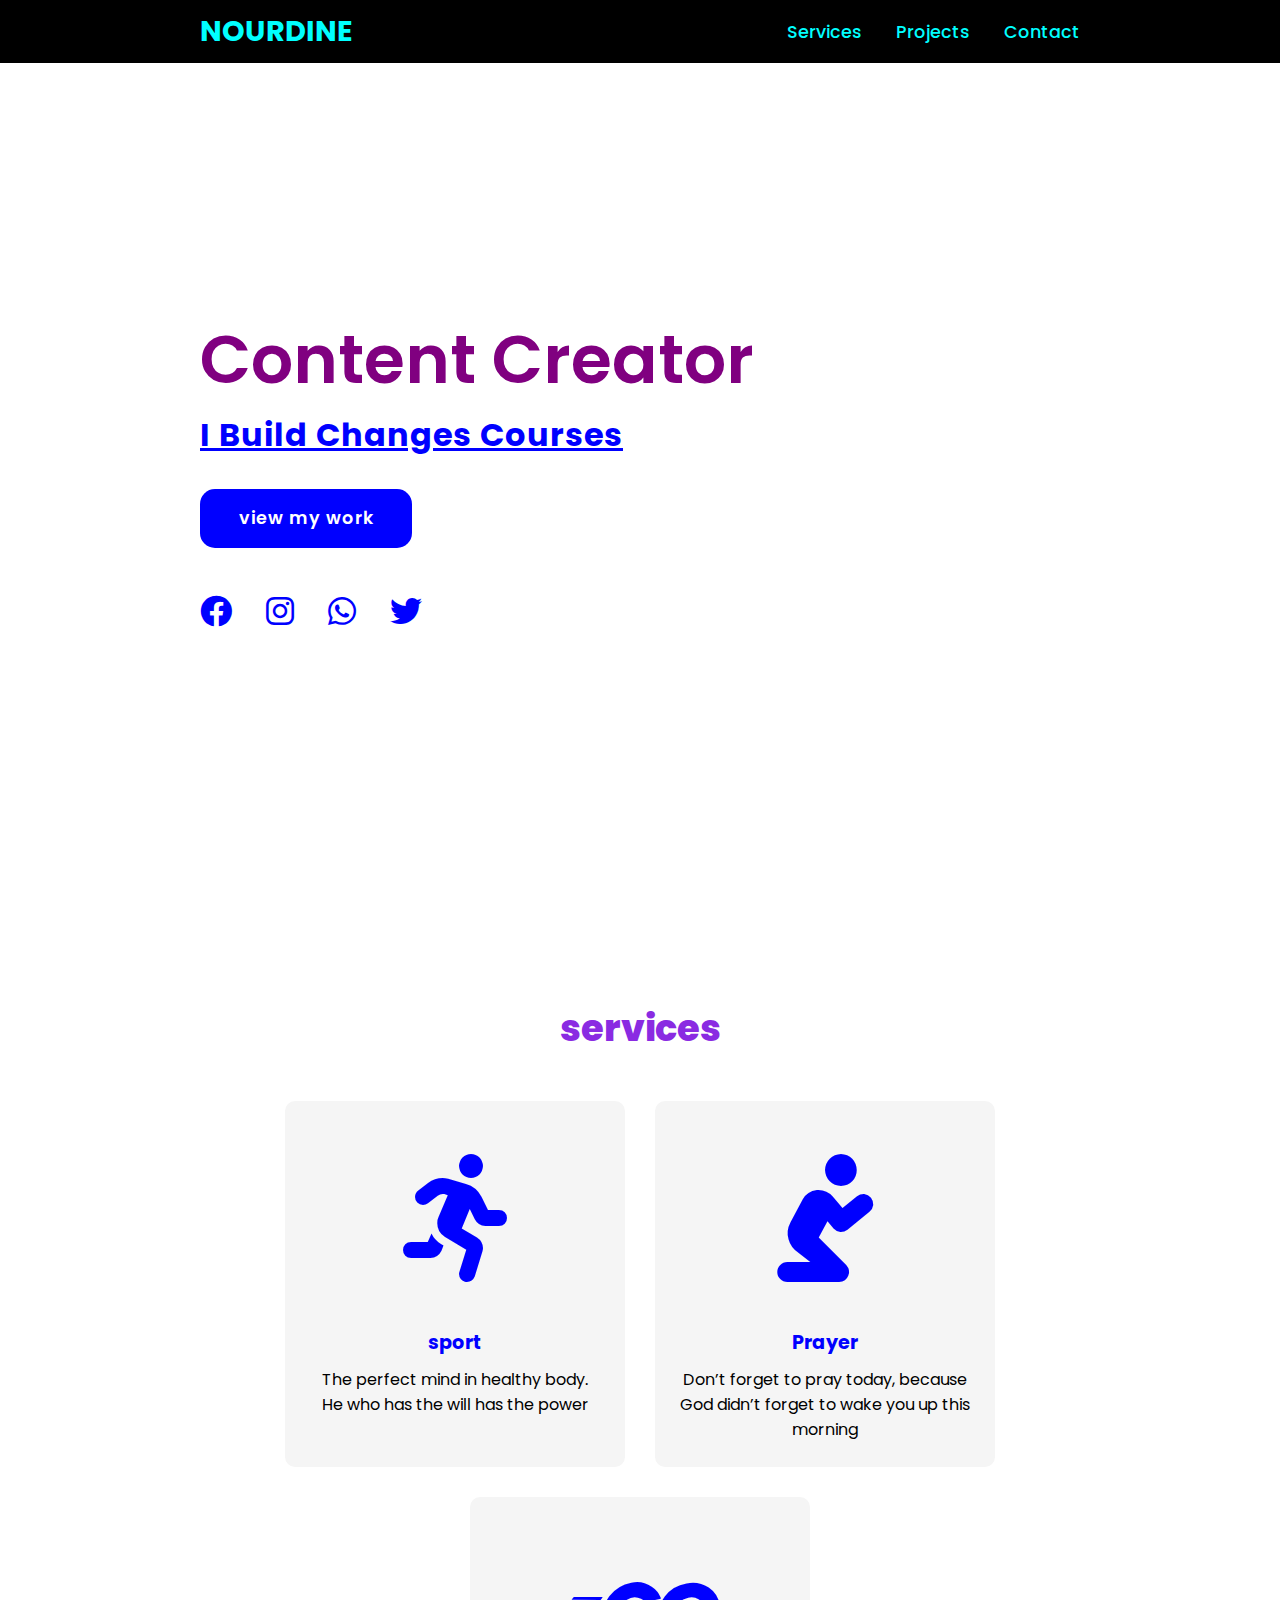
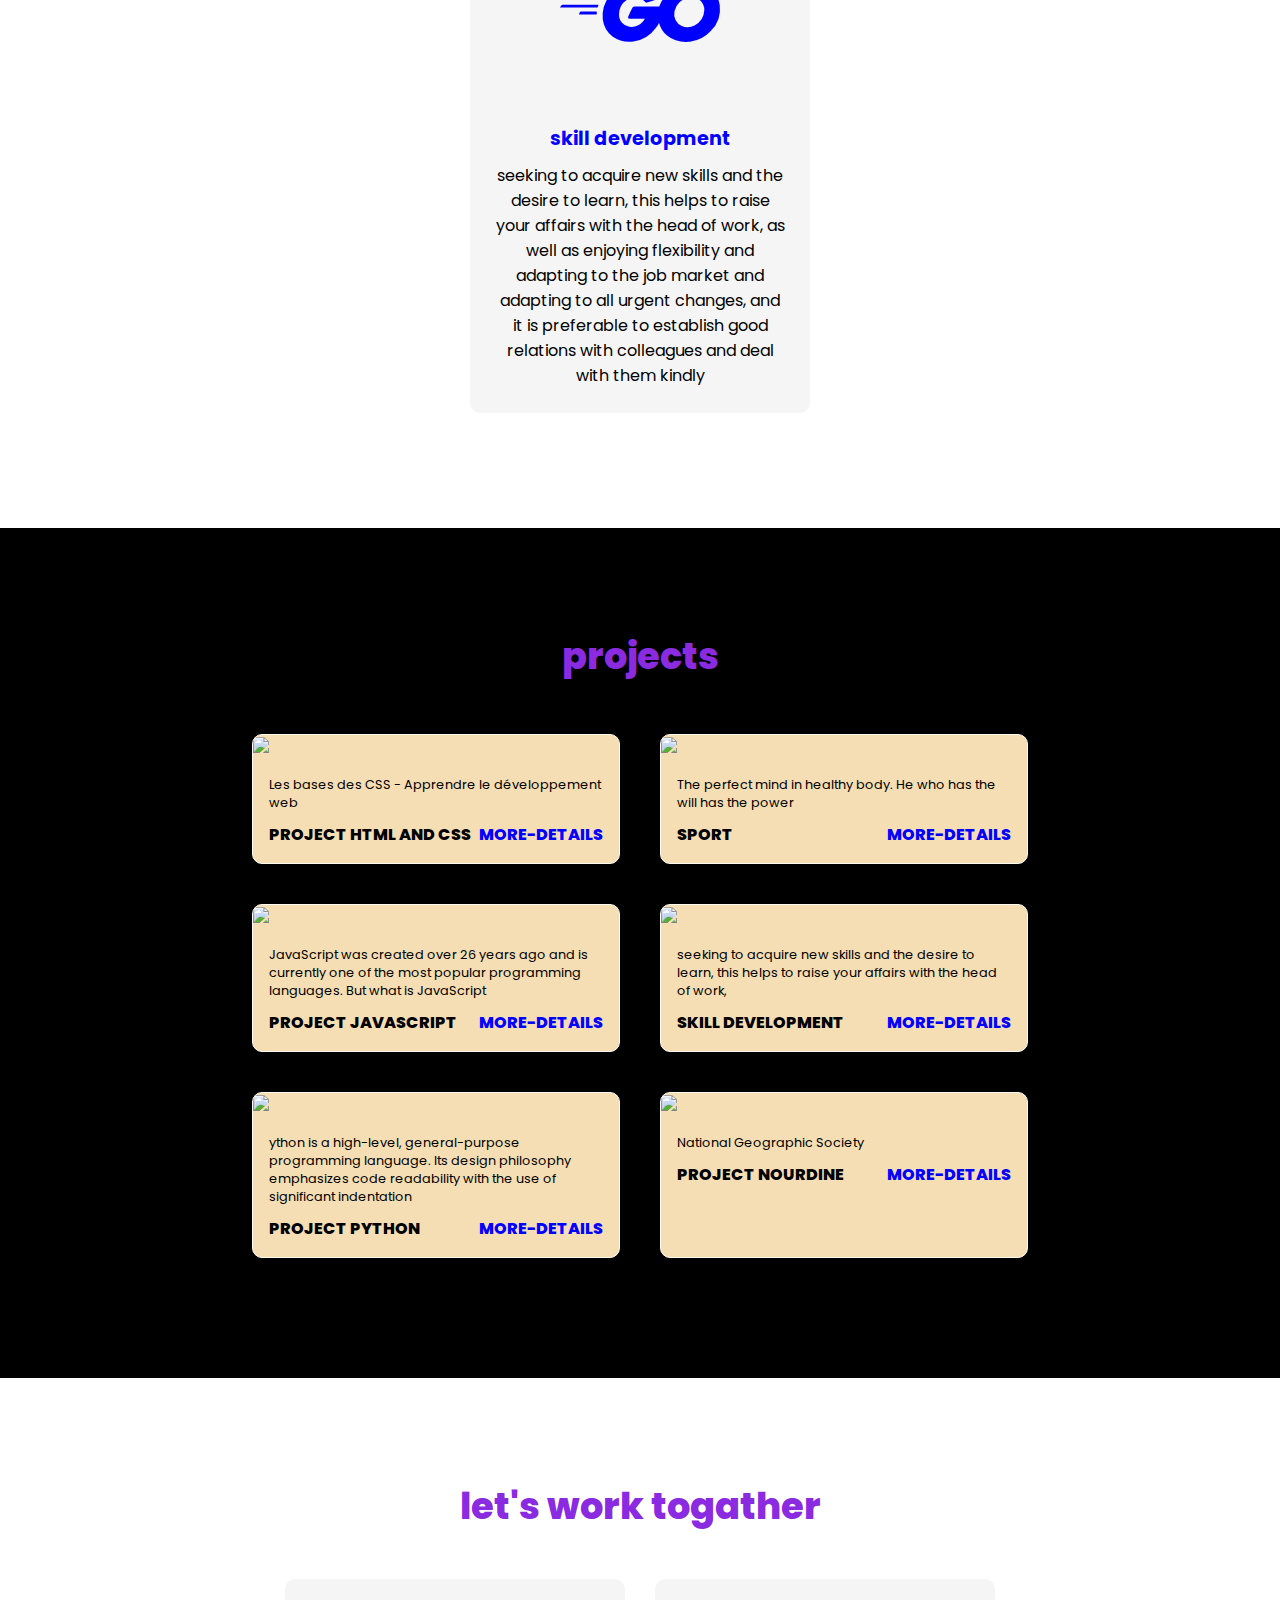
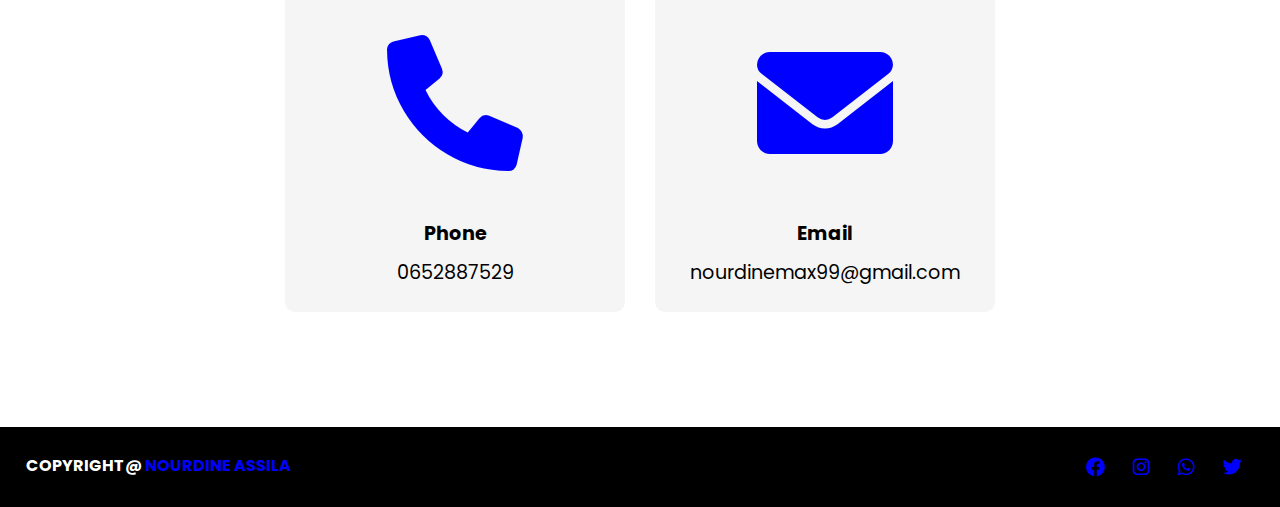
==== index.html @ 2d7d5096 "Add files via upload" ====
<!DOCTYPE html>
<html lang="en">
<head>
    <meta charset="UTF-8">
    <meta http-equiv="X-UA-Compatible" content="IE=edge">
    <meta name="viewport" content="width=device-width, initial-scale=1.0">
    <link rel="stylesheet" href="https://cdnjs.cloudflare.com/ajax/libs/font-awesome/6.0.0/css/all.min.css">
    <link rel="stylesheet" href="style.css">
    <title>nourdine </title>
</head>
<body>
    
    <header>
        <a href="#" class="logo">nourdine</a>
        <nav class="navigation ">
            <a href="#services">Services</a>
            <a href="#projects">Projects</a>
            <a href="#contact">Contact</a>
        </nav>

    </header>


    <section class="main">
        <div>
            <h2>hello I'm nourdine <br><span>content creator</span> </h2>
            <h3>i build changes courses </h3>
            <a href="projects" class="main-btn" id="project">view my work  </a> 
            <div class="social-icons">
                <a href="#"><i class="fa-brands fa-facebook"></i></a>
                <a href="#"><i class="fa-brands fa-instagram"></i></a>
                <a href="#"><i class="fa-brands fa-whatsapp"></i></a>
                <a href="#"><i class="fa-brands fa-twitter"></i></a>
                                 
            </div>
        </div>
      
    </section>

    <section class="cards" id="services">
        <h2 class="title">services</h2>
        <div class="content">
            <div class="card">
                <div class="icon">
                    <i class="fa-solid fa-person-running"></i>
                </div>
                <div class="info">
                    <h3>sport</h3>
                    <p>The perfect mind in healthy body. He who has the will has the power</p>
                </div>
            </div>
            <div class="card">
                <div class="icon">
                    <i class="fa-solid fa-person-praying"></i>
                </div>
                <div class="info">
                    <h3>Prayer</h3> 
                    <p>Don’t forget to pray today, because God didn’t forget to wake you up this morning</p>
                </div>
            </div>
            <div class="card">
                <div class="icon">
                    <i class="fa-brands fa-golang"></i>
                </div>
                <div class="info">
                    <h3>skill development</h3>
                    <p>seeking to acquire new skills and the desire to learn, this helps to raise your affairs with the head of work, as well as enjoying flexibility and adapting to the job market and adapting to all urgent changes, and it is preferable to establish good relations with colleagues and deal with them kindly</p>
                    
                    
                </div>
            </div>
        </div>

    </section>
    <section class="projects" id="projects">
        <h2 class="title">projects </h2>
        <div class="content">
            <div class="project-card">
                <div class="project-image">
                    <img src="imagas/pro1.jpeg"/>
                </div>
                <div class="project-info">
                    <p class="project-category">Les bases des CSS - Apprendre le développement web </p>
                    <strong class="project-title">
                        <span>project html and css</span>
                        <a href="#" class="more-details">more-details</a>
                    </strong>
                </div>
            </div>
            <div class="project-card">
                <div class="project-image">
                    <img src="imagas/pro2.png"/>
                </div>
                <div class="project-info">
                    <p class="project-category">The perfect mind in healthy body. He who has the will has the power</p>
                    <strong class="project-title">
                        <span>sport</span>
                        <a href="#" class="more-details">more-details</a>
                    </strong>
                </div>
            </div>
            <div class="project-card">
                <div class="project-image">
                    <img src="imagas/pro3.jpg"/>
                </div>
                <div class="project-info">
                    <p class="project-category">JavaScript was created over 26 years ago and is currently one of the most popular programming languages. But what is JavaScript</p>
                    <strong class="project-title">
                        <span>project JavaScript</span>
                        <a href="#" class="more-details">more-details</a>
                    </strong>
                </div>
            </div>
            <div class="project-card">
                <div class="project-image">
                    <img src="imagas/pro4.jpg"/>
                </div>
                <div class="project-info">
                    <p class="project-category">seeking to acquire new skills and the desire to learn, this helps to raise your affairs with the head of work, </p>
                    <strong class="project-title">
                        <span>skill development</span>
                        <a href="#" class="more-details">more-details</a>
                    </strong>
                </div>
            </div>
            <div class="project-card">
                <div class="project-image">
                    <img src="imagas/pro5.jpg"/>
                </div>
                <div class="project-info">
                    <p class="project-category">ython is a high-level, general-purpose programming language. Its design philosophy emphasizes code readability with the use of significant indentation</p>
                    <strong class="project-title">
                        <span>project python</span>
                        <a href="#" class="more-details">more-details</a>
                    </strong>
                </div>
            </div>
            <div class="project-card">
                <div class="project-image">
                    <img src="imagas/pro6.jpg"/>
                 </div>
                <div class="project-info">
                    <p class="project-category">National Geographic Society</p>
                    <strong class="project-title">
                        <span>project nourdine</span>
                        <a href="#" class="more-details">more-details</a>
                    </strong>
                </div>
            </div>
        </div>
    </section>

    <section  class="cards contact" id="contact">
        <h2 class="title">let's work togather</h2>
        <div class="content">
            <div class="card">
                <div class="icon">
                    <i class="fa-solid fa-phone"></i>
                </div>
                <div class="info">
                    <h3>Phone</h3>
                    <p>0652887529</p>
                </div>
            </div>
            <div class="card">
                <div class="icon">
                    <i class="fa-solid fa-envelope"></i>
                </div>
                <div class="info">
                    <h3>Email</h3> 
                    <p>nourdinemax99@gmail.com</p>
                </div>
            </div>
        <div>

    </section>
    <footer class="footer">
        <p class="footer-title">copyright@ <span>nourdine assila</span></p>
        <div class="social-icons">
            <a href="#"><i class="fa-brands fa-facebook"></i></a>
            <a href="#"><i class="fa-brands fa-instagram"></i></a>
            <a href="#"><i class="fa-brands fa-whatsapp"></i></a>
            <a href="#"><i class="fa-brands fa-twitter"></i></a>
                             
        </div>

    </footer>

</body>
</html>
---- style.css ----
@import url('https://fonts.googleapis.com/css2?family=Poppins:ital,wght@0,100;0,200;0,300;0,400;0,500;0,600;0,700;0,800;0,900;1,100;1,200;1,300;1,400;1,500;1,600;1,700;1,800;1,900&display=swap');

*{
    font-family: 'Poppins', sans-serif;
    margin: 0;
    padding: 0;
    box-sizing: border-box;
    scroll-behavior: smooth;

}

header{

background-color: black ; 
width: 100%;
z-index: 999;
display: flex;
position: fixed;
justify-content: space-between;
align-items: center;
padding: 10px 200px;
}



.logo{
text-decoration: none;
color: aqua;
text-transform: uppercase;
font-weight: 700;
font-size: 1.8em;
}
.navigation a{
    color: aqua;
    text-decoration: none;
    font-weight: 500;
    font-size: 1.1em;
    padding-left: 30px;
}
.navigation a:hover{
    color: blue;
}
section{
  padding: 100px 200px;
}
.main{
width: 100%;
min-height: 100vh;
display: flex;
align-items: center;
background: url(imagas/ana2.jpg) no-repeat ;
background-size: cover;
background-position: center ;
background-attachment: fixed;
}
.main h2{
    color: white;
    font-size: 1.4em;
    font-weight: 500;
}
.main h2 span {

display: inline-block;
margin-top: 10px;
color:purple; 
font-size: 3em;
font-weight: 600;
text-transform: capitalize;
}
.main h3 {
    color: blue;
    font-size: 2em;
    font-weight: 700;
    text-transform: capitalize;
    text-decoration: underline;
    letter-spacing: 1px;
    margin-bottom: 30px;
}
.main-btn {

color: white;
background-color: blue;
text-decoration: none;
font-size: 1.1em;
font-weight: 600;
display: inline-block;
padding: 0.9375em 2.1875em;
letter-spacing: 1px;
border-radius: 15px;
margin-bottom: 40px;
transition: 0.7s ease;
}
.main-btn:hover{
    background-color: purple;
    transform: scale(1,1);
}
.social-icons a {
    color: blue;
    font-size: 2em; 
    padding-right: 30px;
}
.title {
    display: flex;
    justify-content: center;
    color: blueviolet;
    font-size: 2.3em;
    font-weight: 800;
    margin-bottom:30px ;


}
.content{
    display: flex;
    justify-content: center;
    flex-direction: row;
    flex-wrap: wrap;
}
.card {
   background-color: whitesmoke;
   width: 21.25em;
   box-shadow: 0 5px 25px rgba(1 1 1 15%);
   border-radius: 10px;
   padding: 25px; 
   margin: 15px;
   transition: 0.7s ease;
      }
.card:hover {
 transform: scale(1,1);

}

.icon {
    color: blue;
    font-size:  8em;
    text-align: center;
    }
.info{
    text-align: center;
}

.info h3{
    color: blue;
    font-size: 1.2em;
    font-weight: 700;
    margin: 10px;

}
.projects{
    background-color: black;
}
.projects .content{
    margin-top: 30px;
}
.project-card{
    background-color: wheat;
    border: 1px solid floralwhite;
    min-width: 14em;
    width: 23em;
    overflow: hidden;
    border-radius: 10px;
    margin: 20px;
    transition: 0.7 ease;
}
.project-card:hover   {
    transform: scale(1.1);
}
.project-card:hover .project-image{
    opacity: 0.9;
}
.project-image img{
    width: 100%;
}
.project-info{
    padding: 1em;
}
.project-category{
    font-size: 0.8em;
    color: black;
}
.project-title {
    display: flex;
    justify-content: space-between; 
    text-transform: uppercase;
    font-weight: 800;
    margin-top: 10px;
}
.more-details{
    text-decoration: none;
    color: blue;
}
.more-details:hover{
    color: blueviolet;

}

.contact .icon{
    font-size: 8.5em;
}
    
.contact .info  h3{
    color: black;
}
.contact .info p {
    font-size: 1.2em;
}
footer{
    background-color: black;
    color: white;
    display: flex;
    justify-content: space-between;
    padding: 1.6em;
}

.footer-title{
    font-size: 1.2;
    font-weight: 700;
    text-transform: uppercase;
}
.footer-title span{
    color: blue;
}
.footer .social-icons a{
    font-size: 1.2em;
    padding: 0 12px ;
}


@media (max-width:1023px){
    header{
        padding: 12px 20px;
    }

    .navigation a {
        padding-left: 10px;
    }
    .title{
        font-size: 1.8em;
    }
    section{
        padding: 80px 20px;
    }
    .main-content h3{
        font-size: 1.6em;
    }
    .content{
        flex-direction: column;
        align-items: center;
    }

}
@media (max-width:600px){

    body{
        font-size: 12px;
    }

    .main-content h2{
        font-size: 0.8em;
    }

    .main-content h3{
        font-size: 1.4em;
    }

}
@media (max-width:300px){
    body{
        font-size: 10px;
    }
}
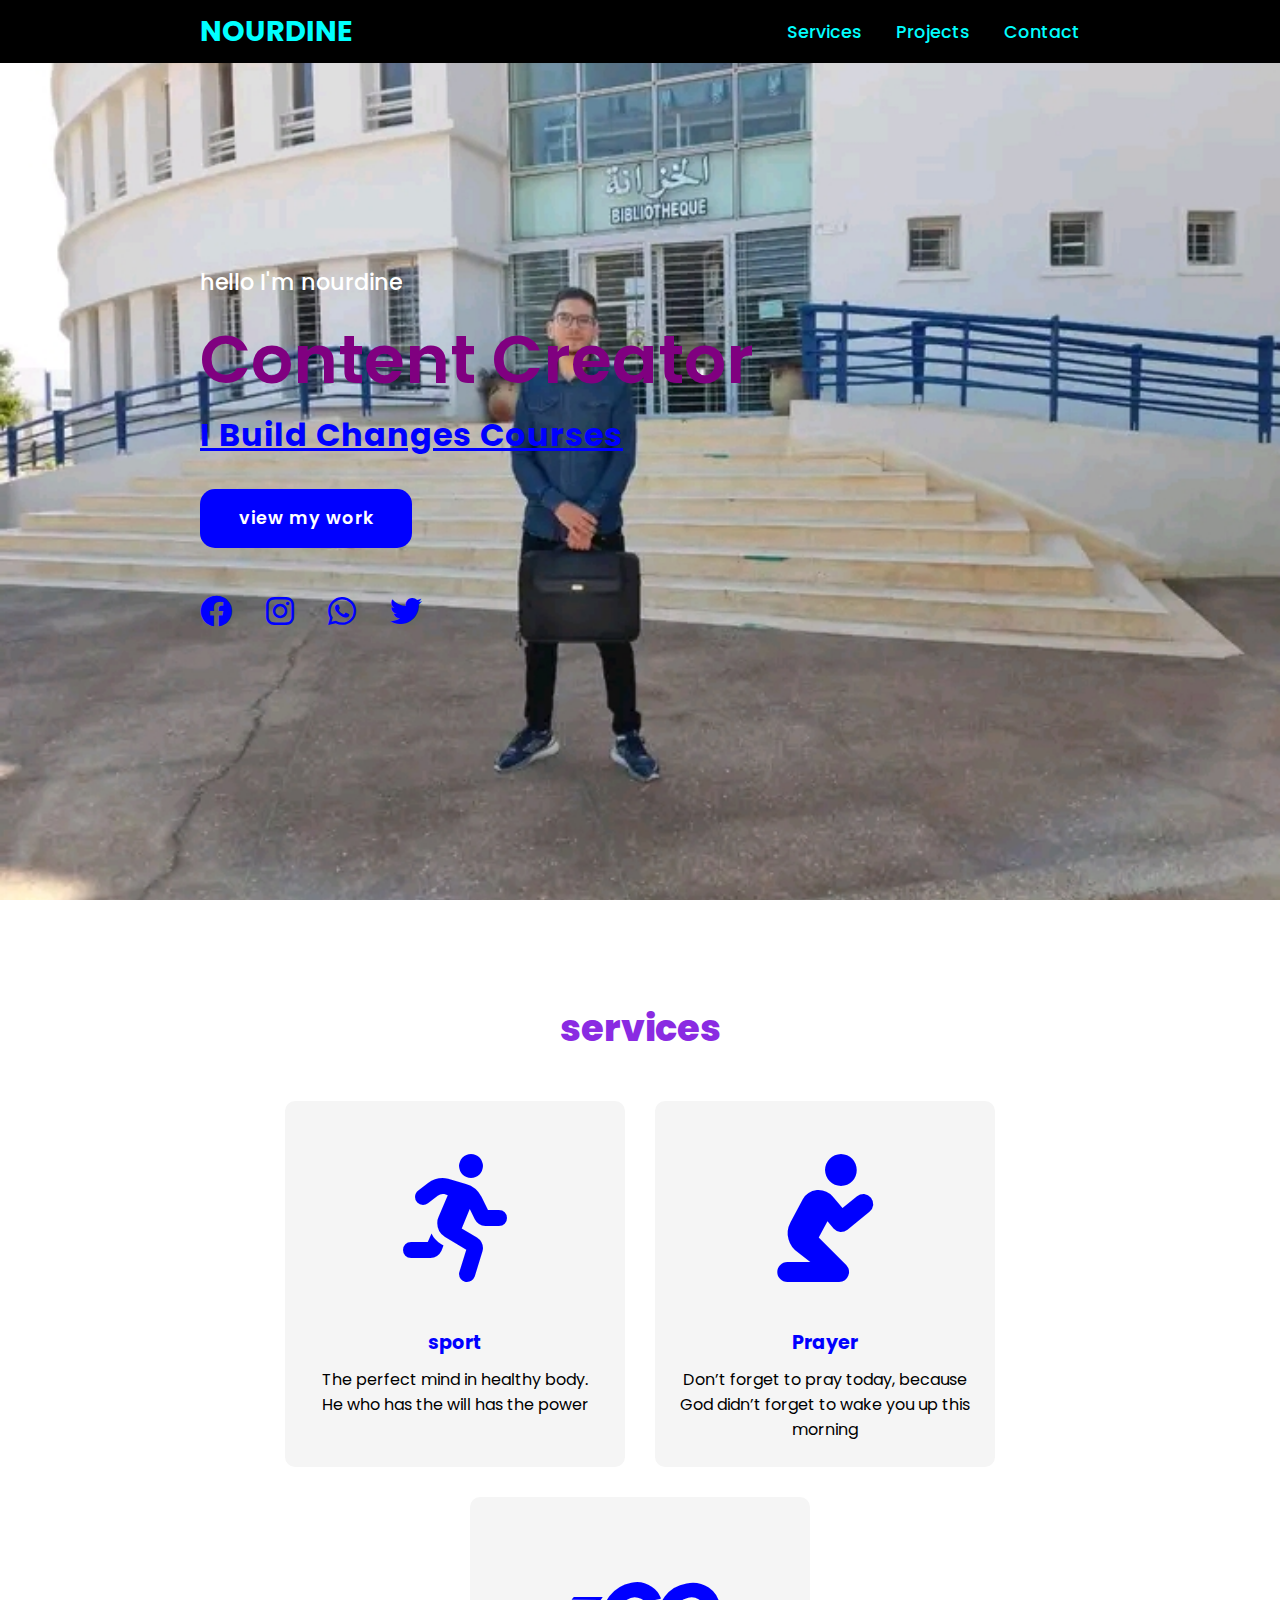
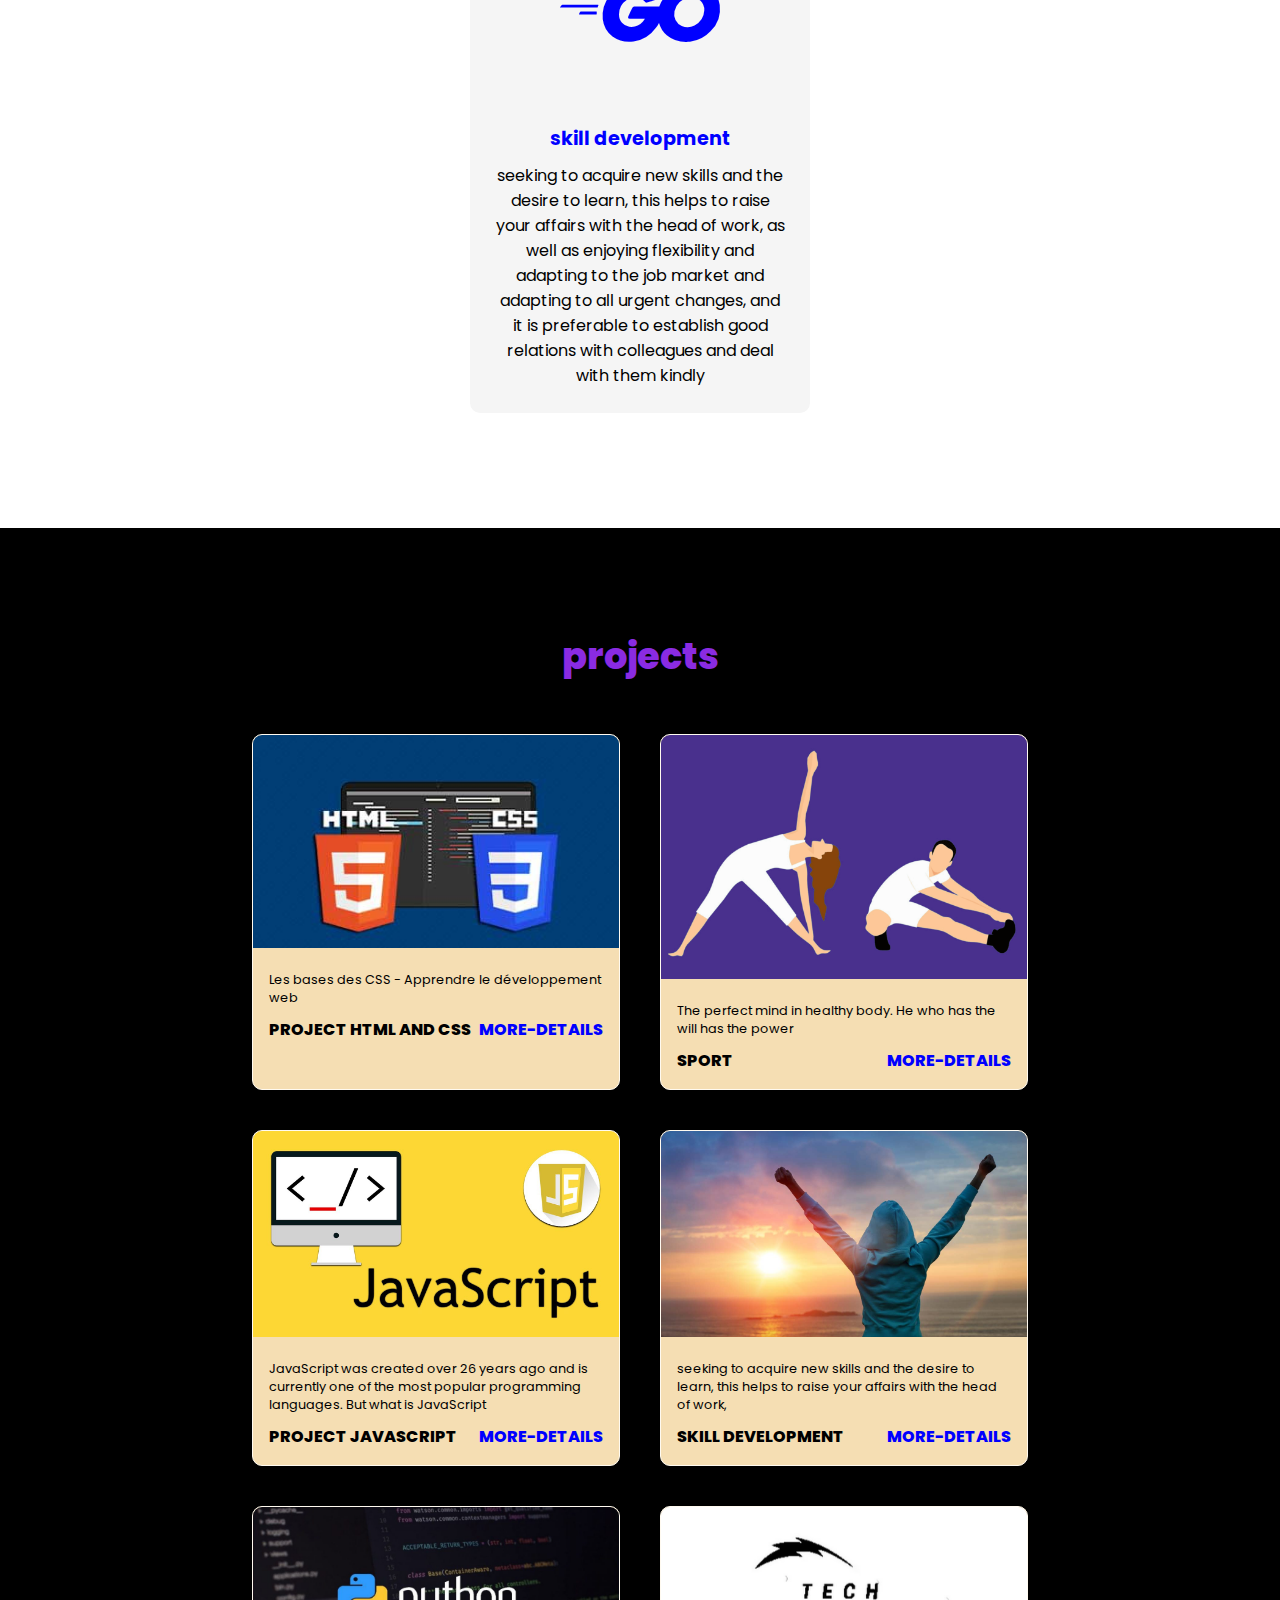
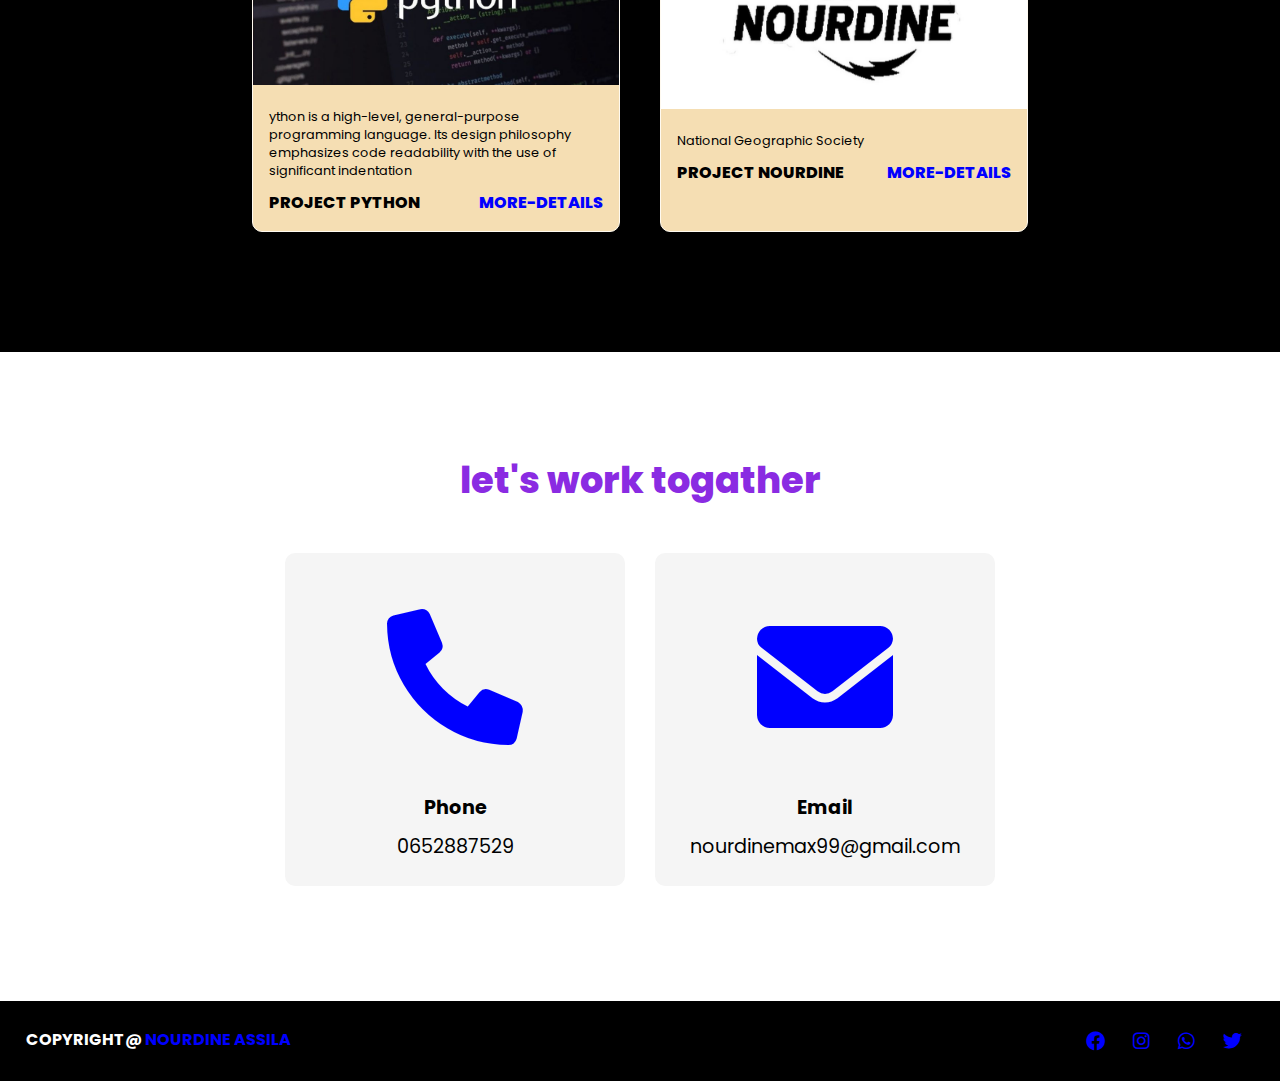
==== commit 5a709994: "Add files via upload" ====
--- a/index.html
+++ b/index.html
@@ -25,11 +25,11 @@
         <div>
             <h2>hello I'm nourdine <br><span>content creator</span> </h2>
             <h3>i build changes courses </h3>
-            <a href="projects" class="main-btn" id="project">view my work  </a> 
+            <a href="#projects" class="main-btn" id="#projects">view my work  </a> 
             <div class="social-icons">
-                <a href="#"><i class="fa-brands fa-facebook"></i></a>
+                <a href="https://www.facebook.com/100009831690660"><i class="fa-brands fa-facebook"></i></a>
                 <a href="#"><i class="fa-brands fa-instagram"></i></a>
-                <a href="#"><i class="fa-brands fa-whatsapp"></i></a>
+                <a href="https://we.me/+212652887529"><i class="fa-brands fa-whatsapp"></i></a>
                 <a href="#"><i class="fa-brands fa-twitter"></i></a>
                                  
             </div>
@@ -83,7 +83,7 @@
                     <p class="project-category">Les bases des CSS - Apprendre le développement web </p>
                     <strong class="project-title">
                         <span>project html and css</span>
-                        <a href="#" class="more-details">more-details</a>
+                        <a href="project1.html" class="more-details">more-details</a>
                     </strong>
                 </div>
             </div>
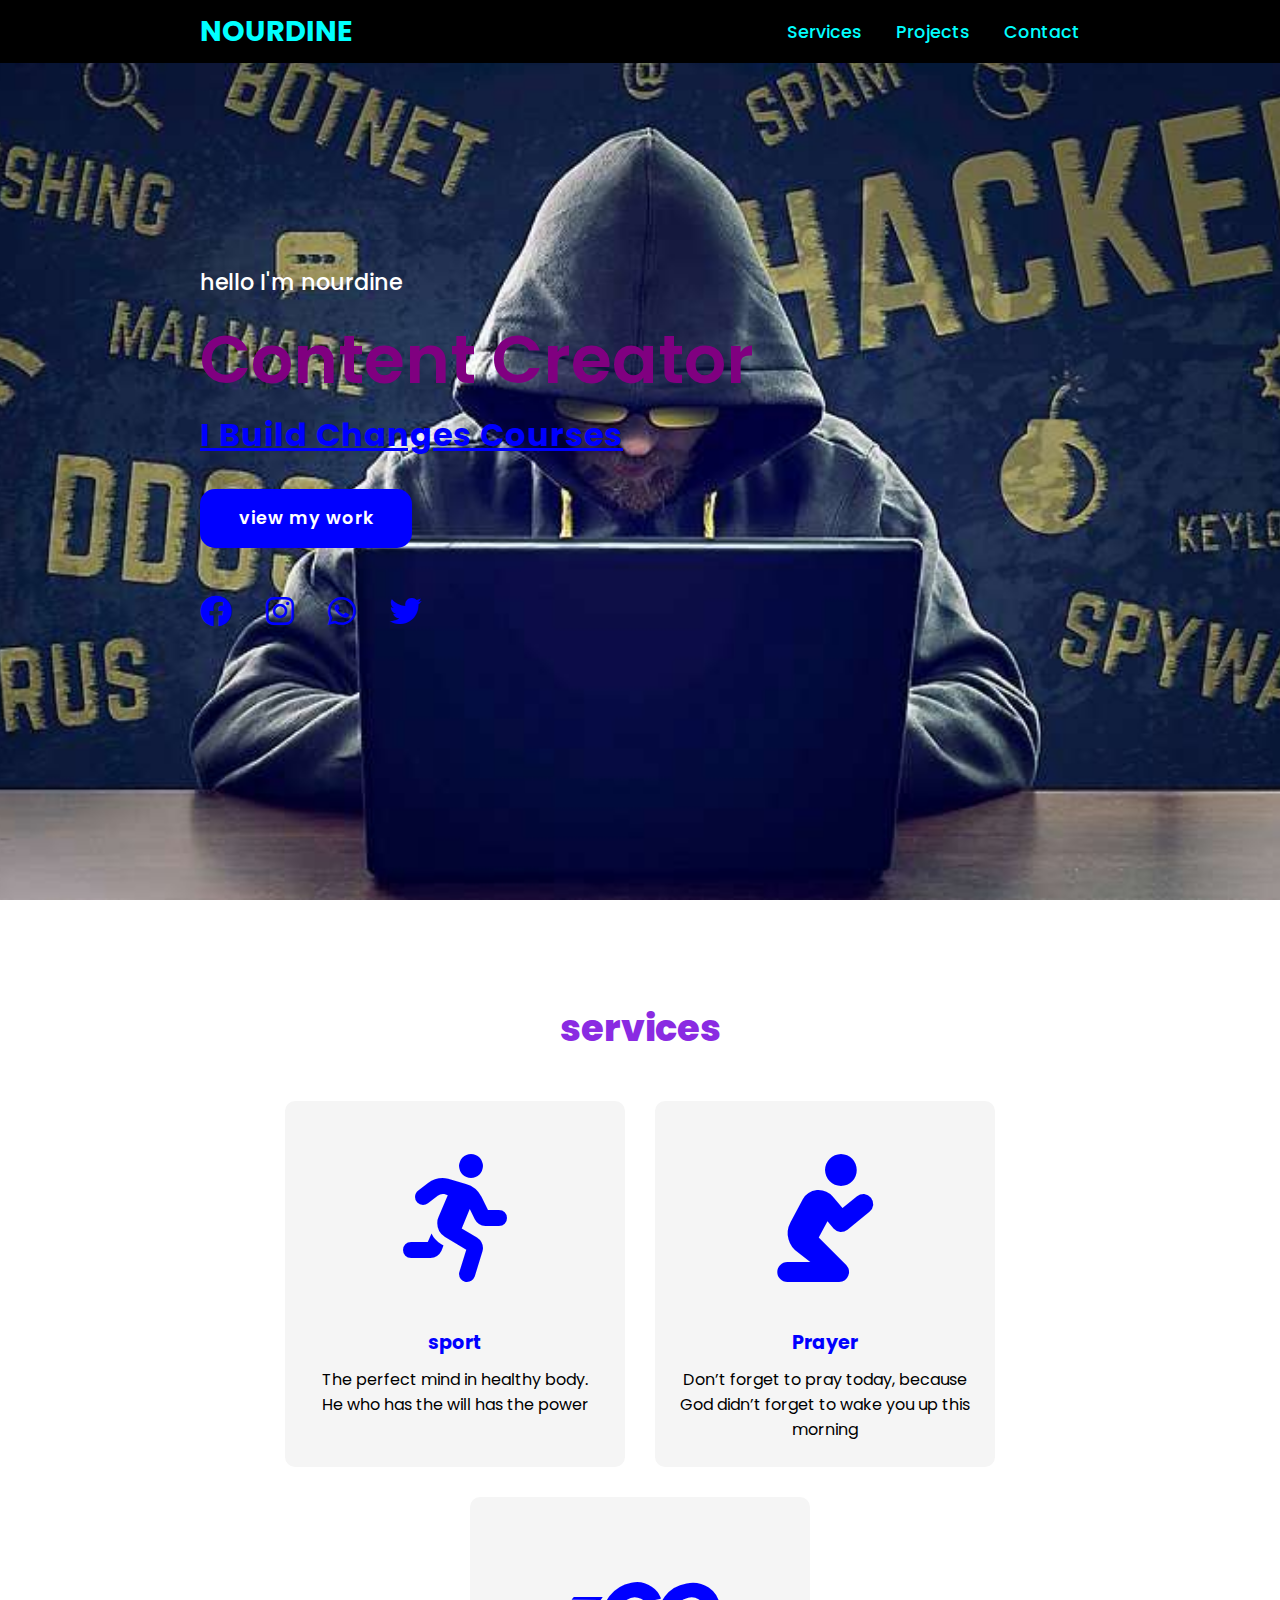
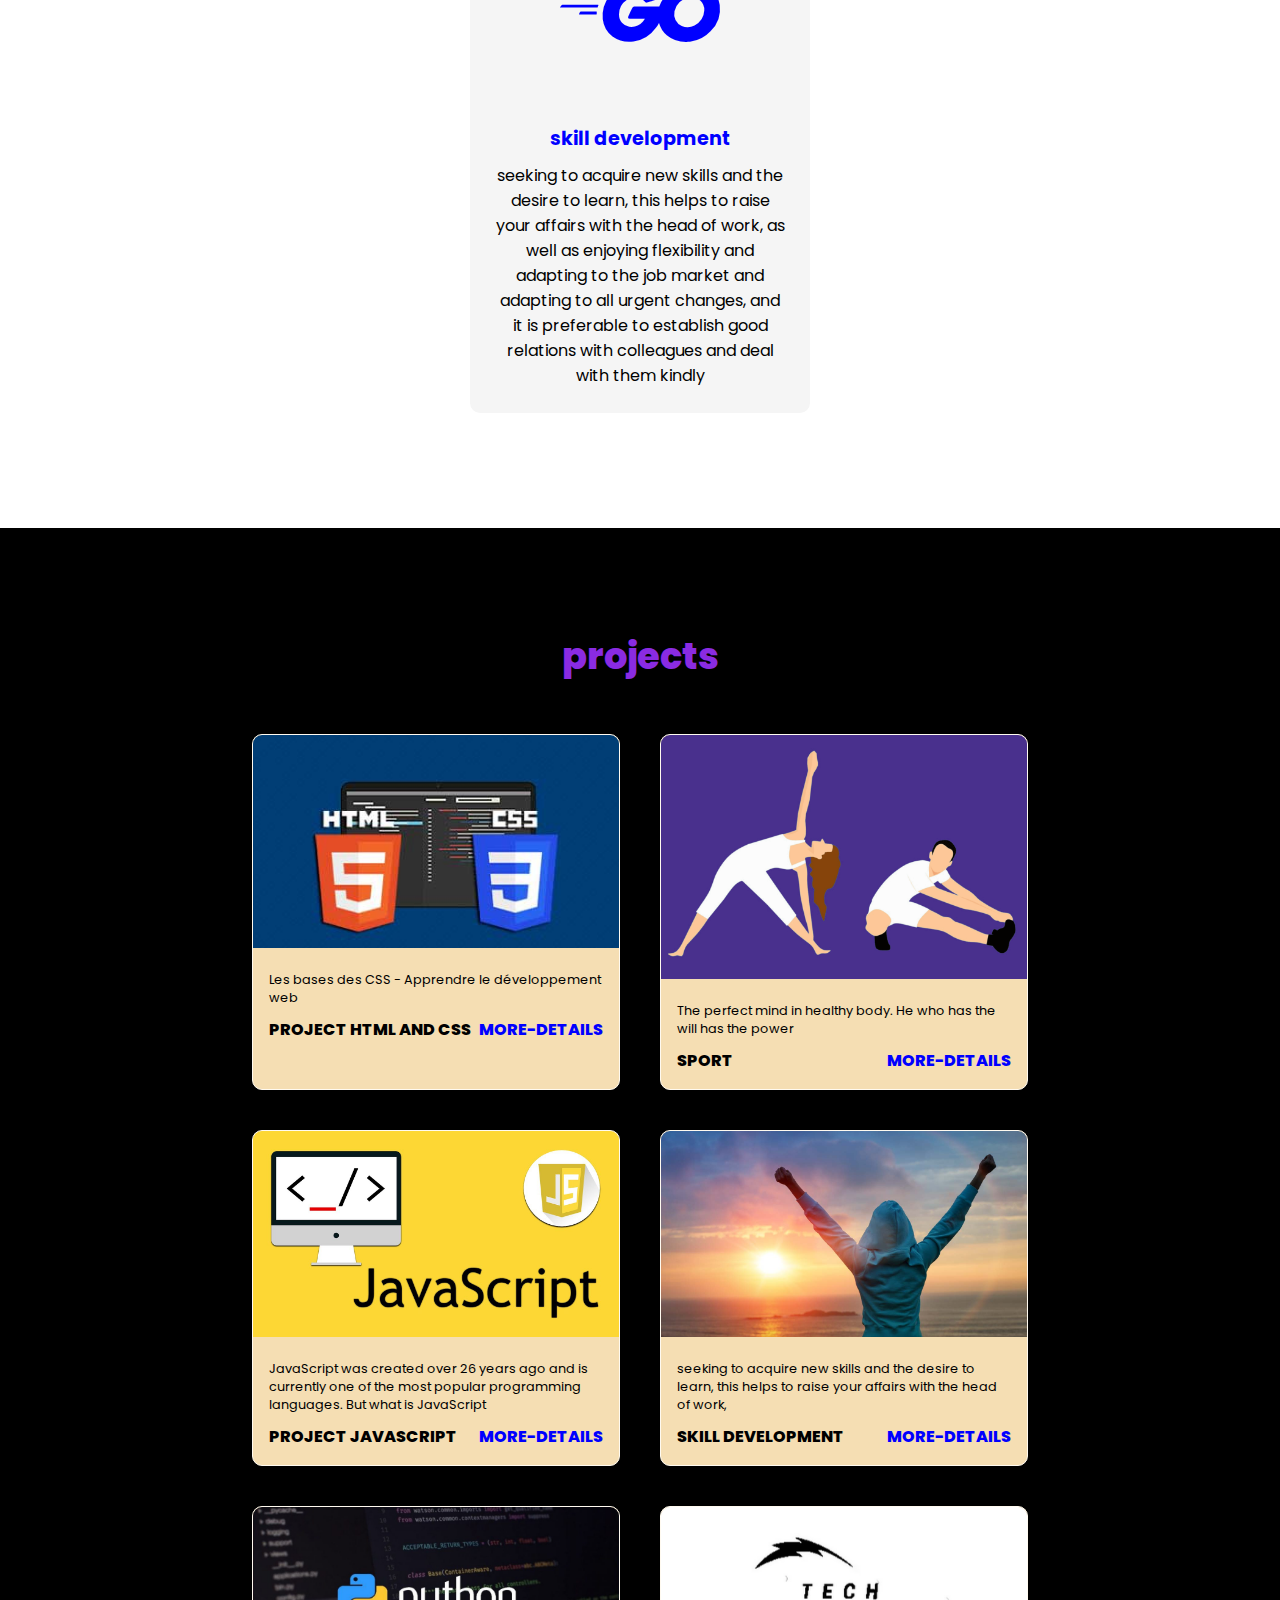
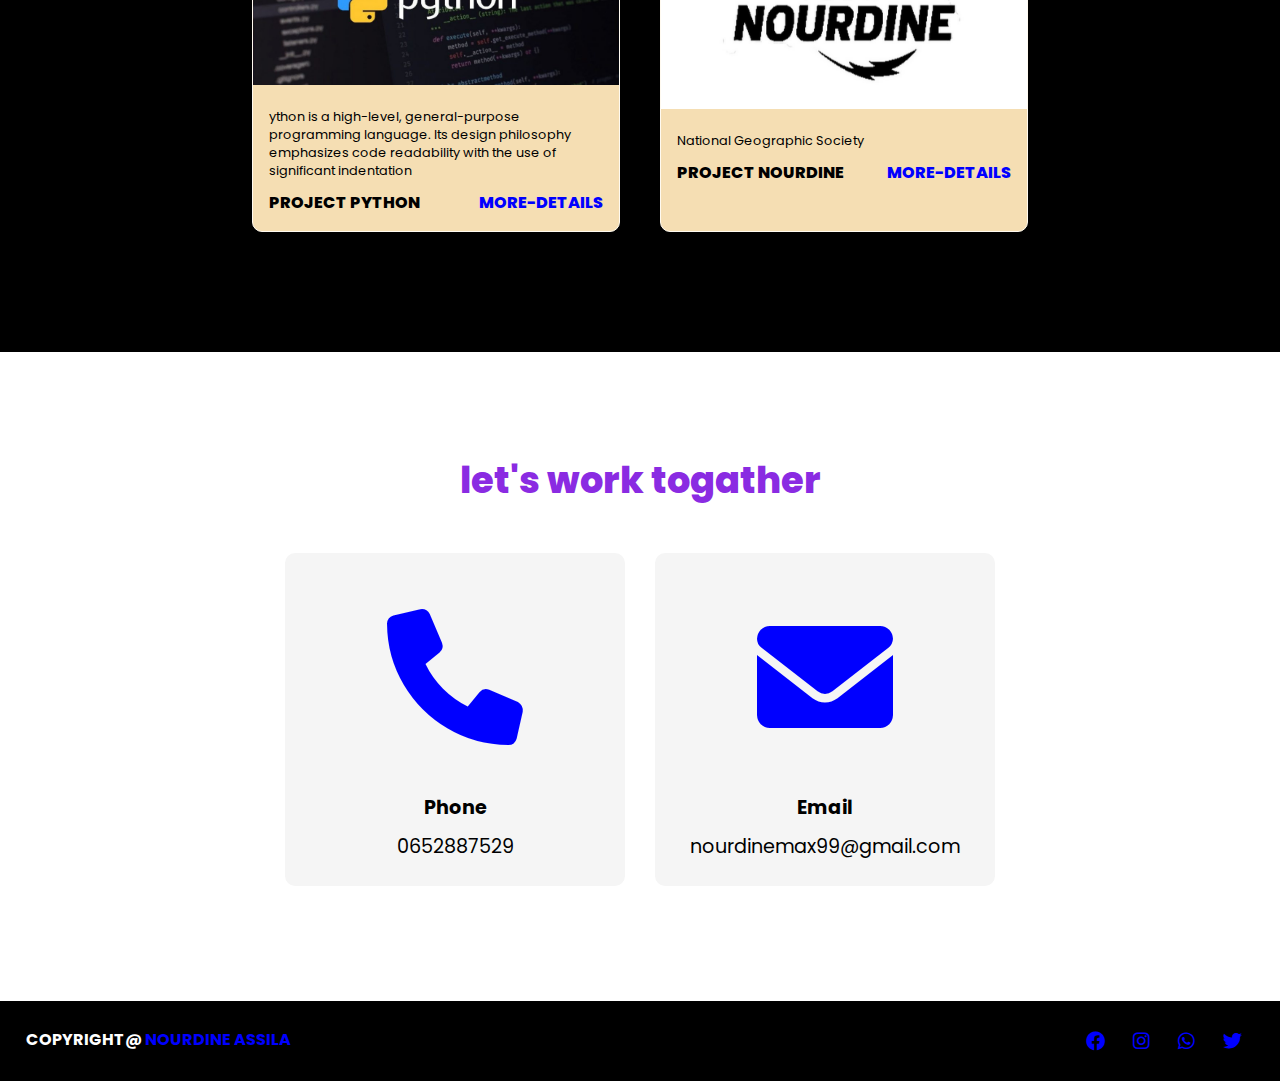
==== commit 127afbb7: "Update index.html" ====
--- a/index.html
+++ b/index.html
@@ -83,7 +83,7 @@
                     <p class="project-category">Les bases des CSS - Apprendre le développement web </p>
                     <strong class="project-title">
                         <span>project html and css</span>
-                        <a href="project1.html" class="more-details">more-details</a>
+                        <a href="projectscsshtml.html" class="more-details">more-details</a>
                     </strong>
                 </div>
             </div>
@@ -107,7 +107,7 @@
                     <p class="project-category">JavaScript was created over 26 years ago and is currently one of the most popular programming languages. But what is JavaScript</p>
                     <strong class="project-title">
                         <span>project JavaScript</span>
-                        <a href="#" class="more-details">more-details</a>
+                        <a href="projectjavascript.html" class="more-details">more-details</a>
                     </strong>
                 </div>
             </div>
@@ -143,7 +143,7 @@
                     <p class="project-category">National Geographic Society</p>
                     <strong class="project-title">
                         <span>project nourdine</span>
-                        <a href="#" class="more-details">more-details</a>
+                        <a href="https://mega.nz/folder/TMJijCTR#V0a3ELgpVMErllT22nvQUw" class="more-details">more-details</a>
                     </strong>
                 </div>
             </div>
@@ -187,4 +187,4 @@
     </footer>
 
 </body>
-</html>   +</html>   
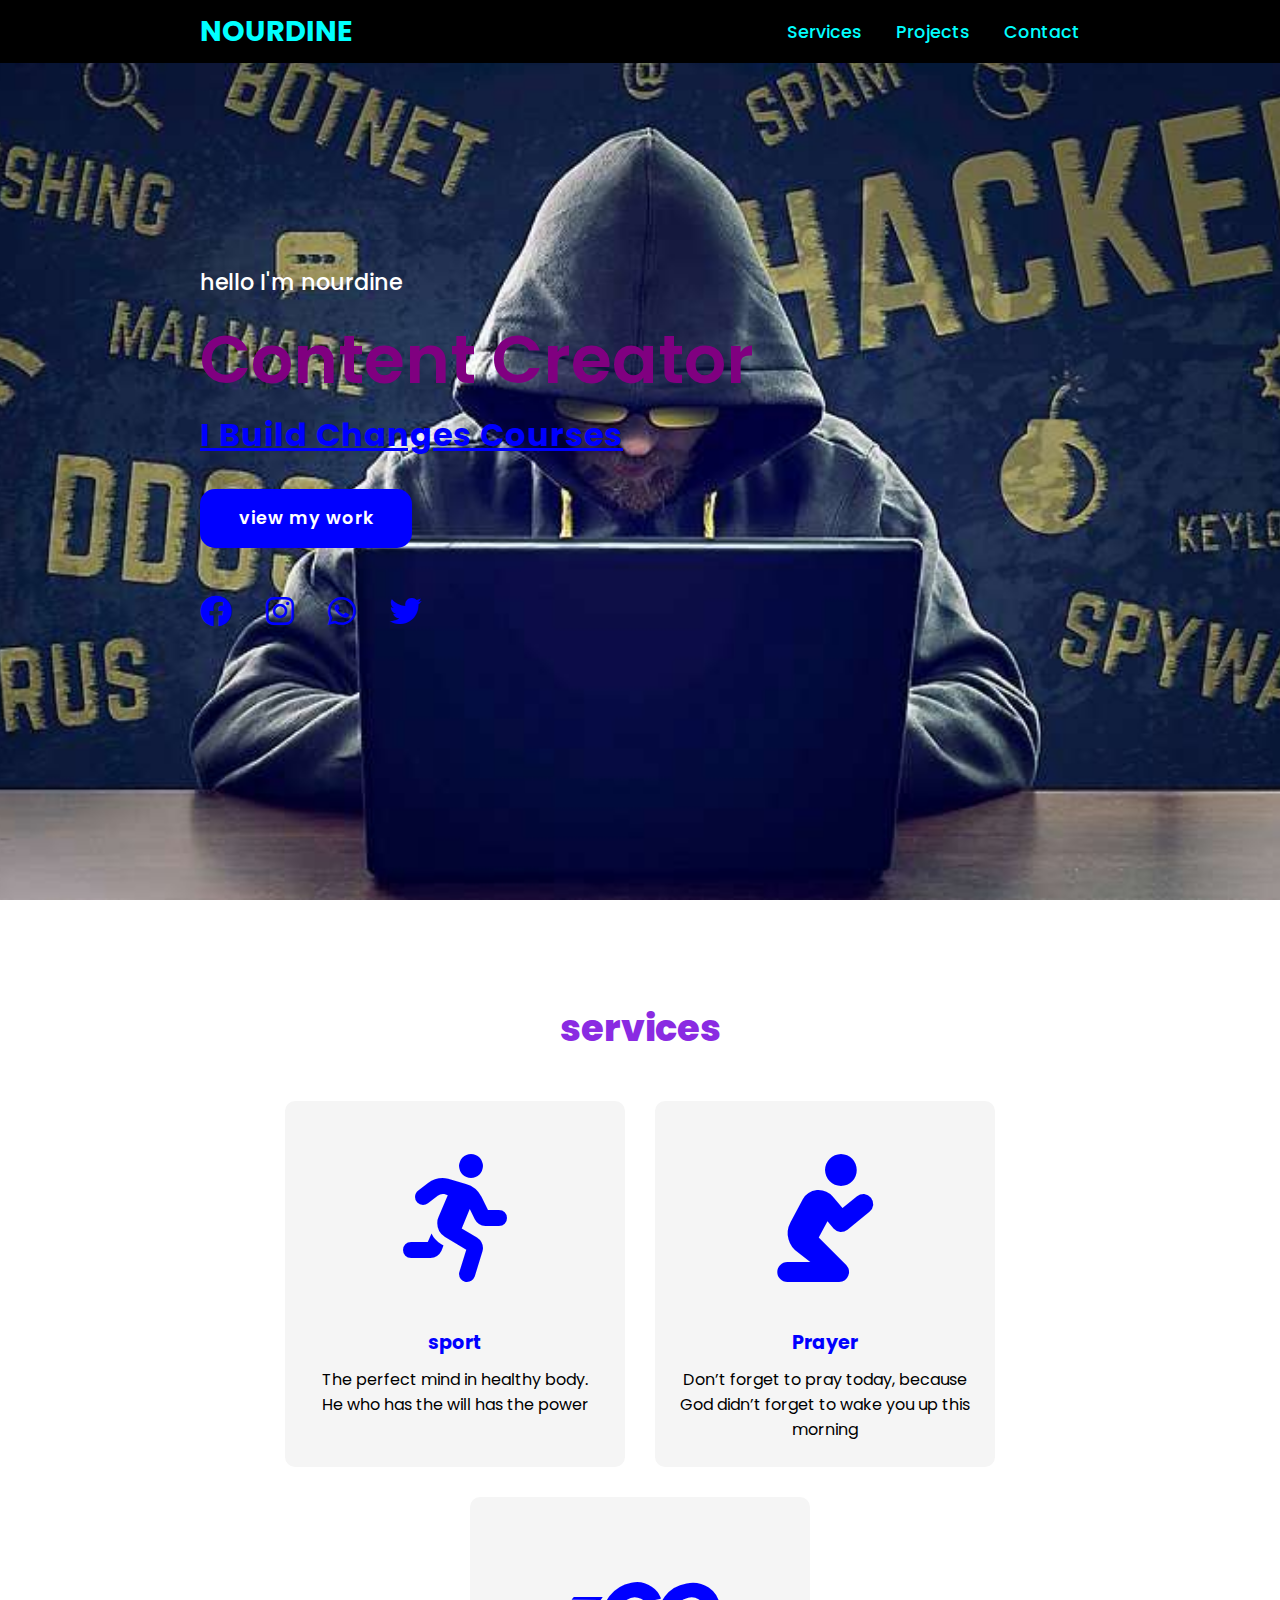
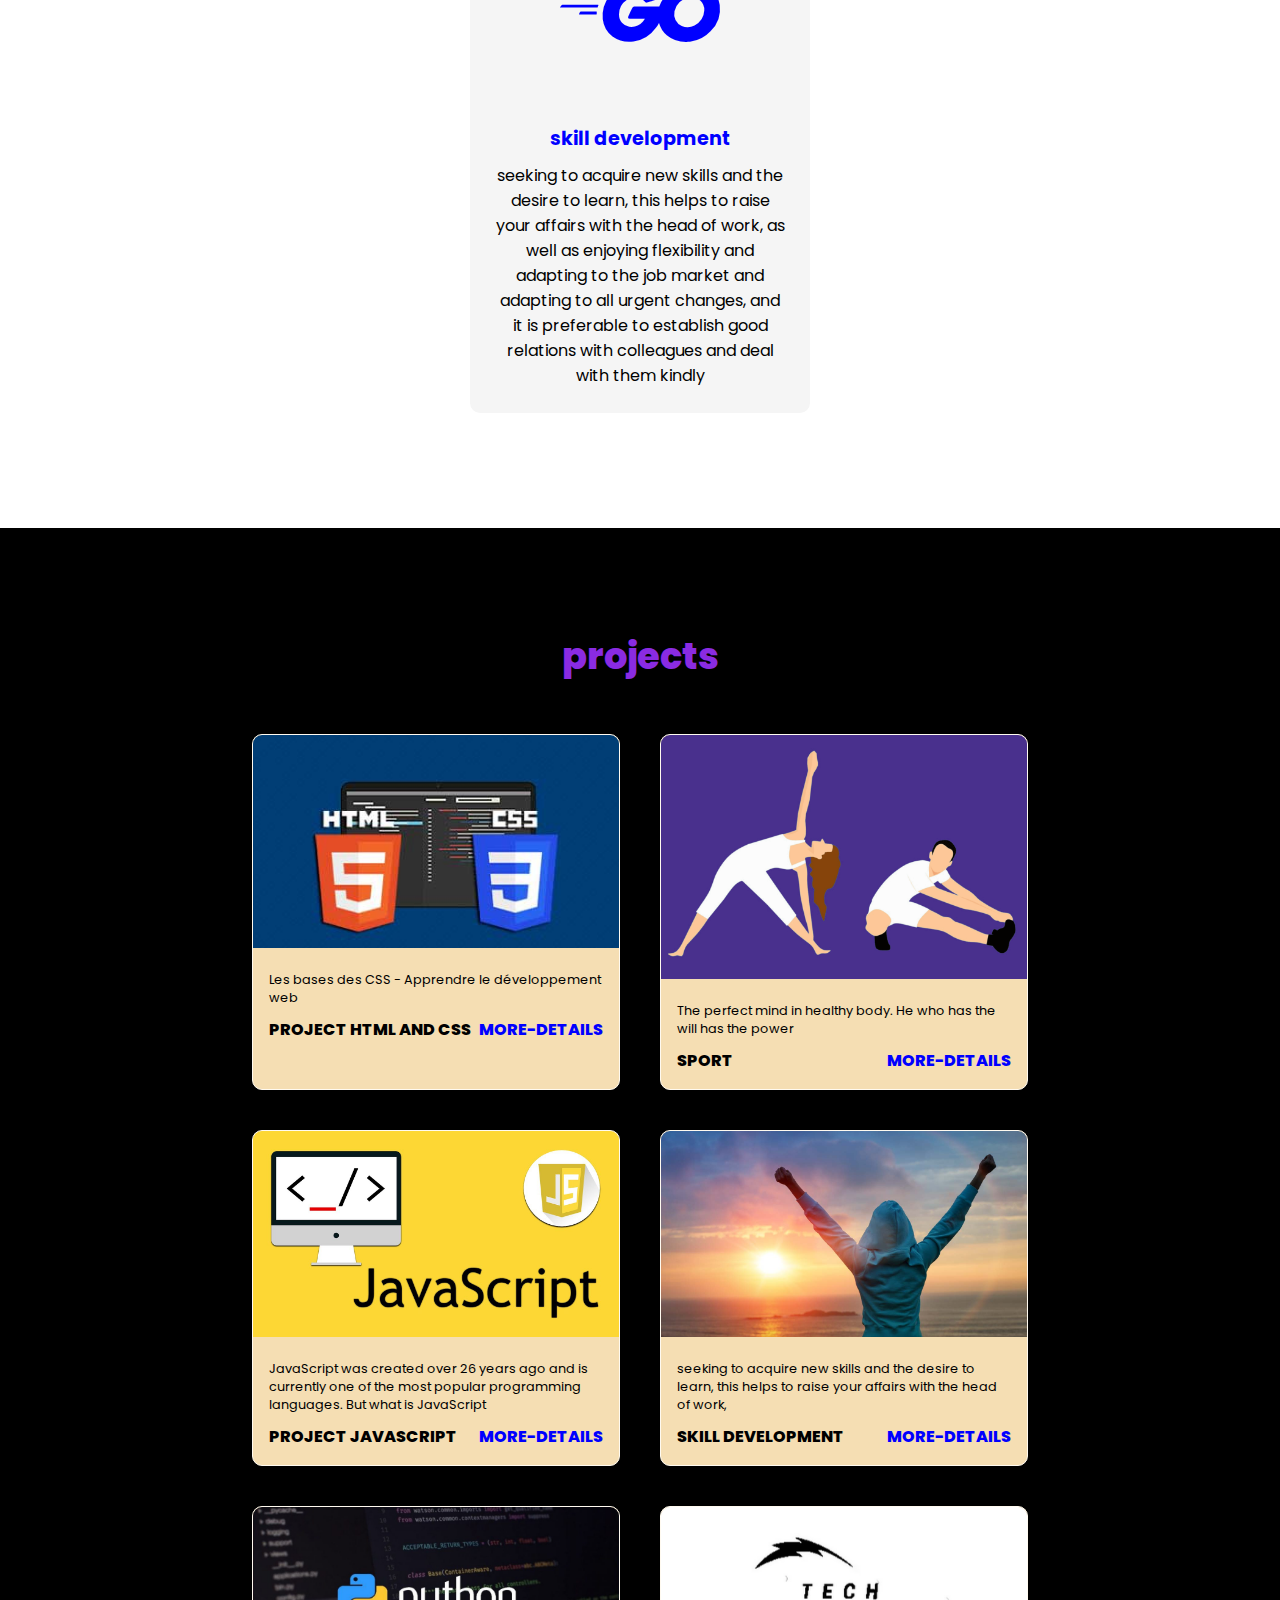
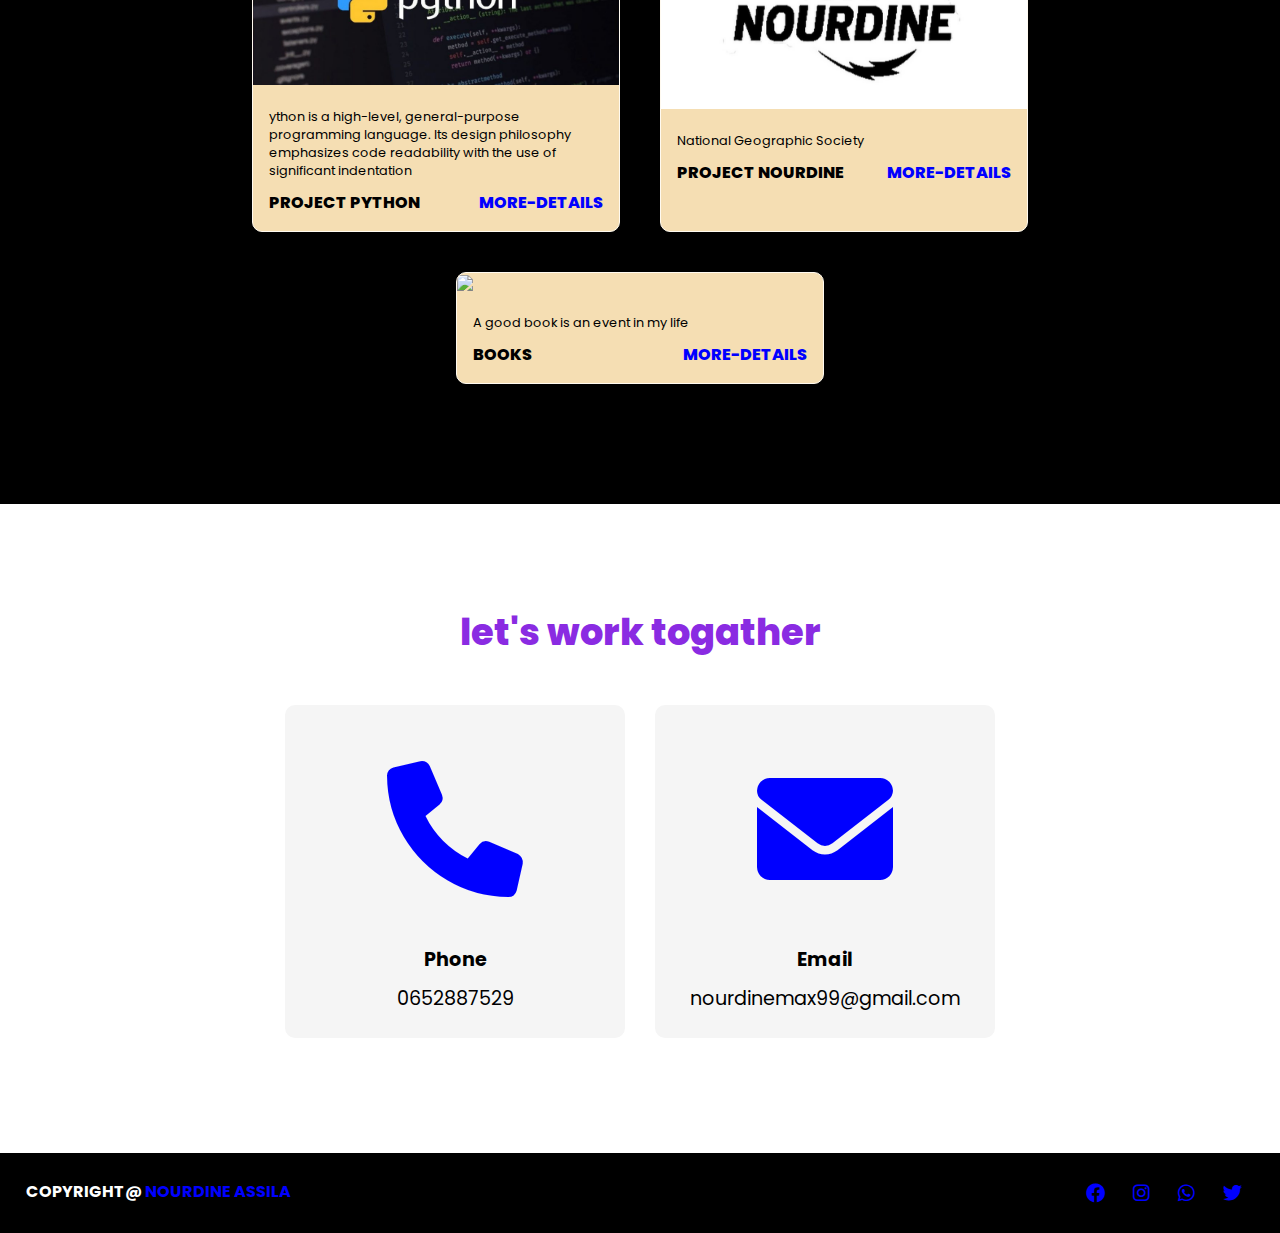
==== commit 3bed3076: "Update index.html" ====
--- a/index.html
+++ b/index.html
@@ -147,6 +147,18 @@
                     </strong>
                 </div>
             </div>
+            <div class="project-card">
+                <div class="project-image">
+                    <img src="imagas/books.jpg"/>
+                </div>
+                <div class="project-info">
+                    <p class="project-category">A good book is an event in my life</p>
+                    <strong class="project-title">
+                        <span>books</span>
+                        <a href="https://www.mediafire.com/folder/h8bmpuczadgg9/books" class="more-details">more-details</a>
+                    </strong>
+                </div>
+            </div>
         </div>
     </section>
 
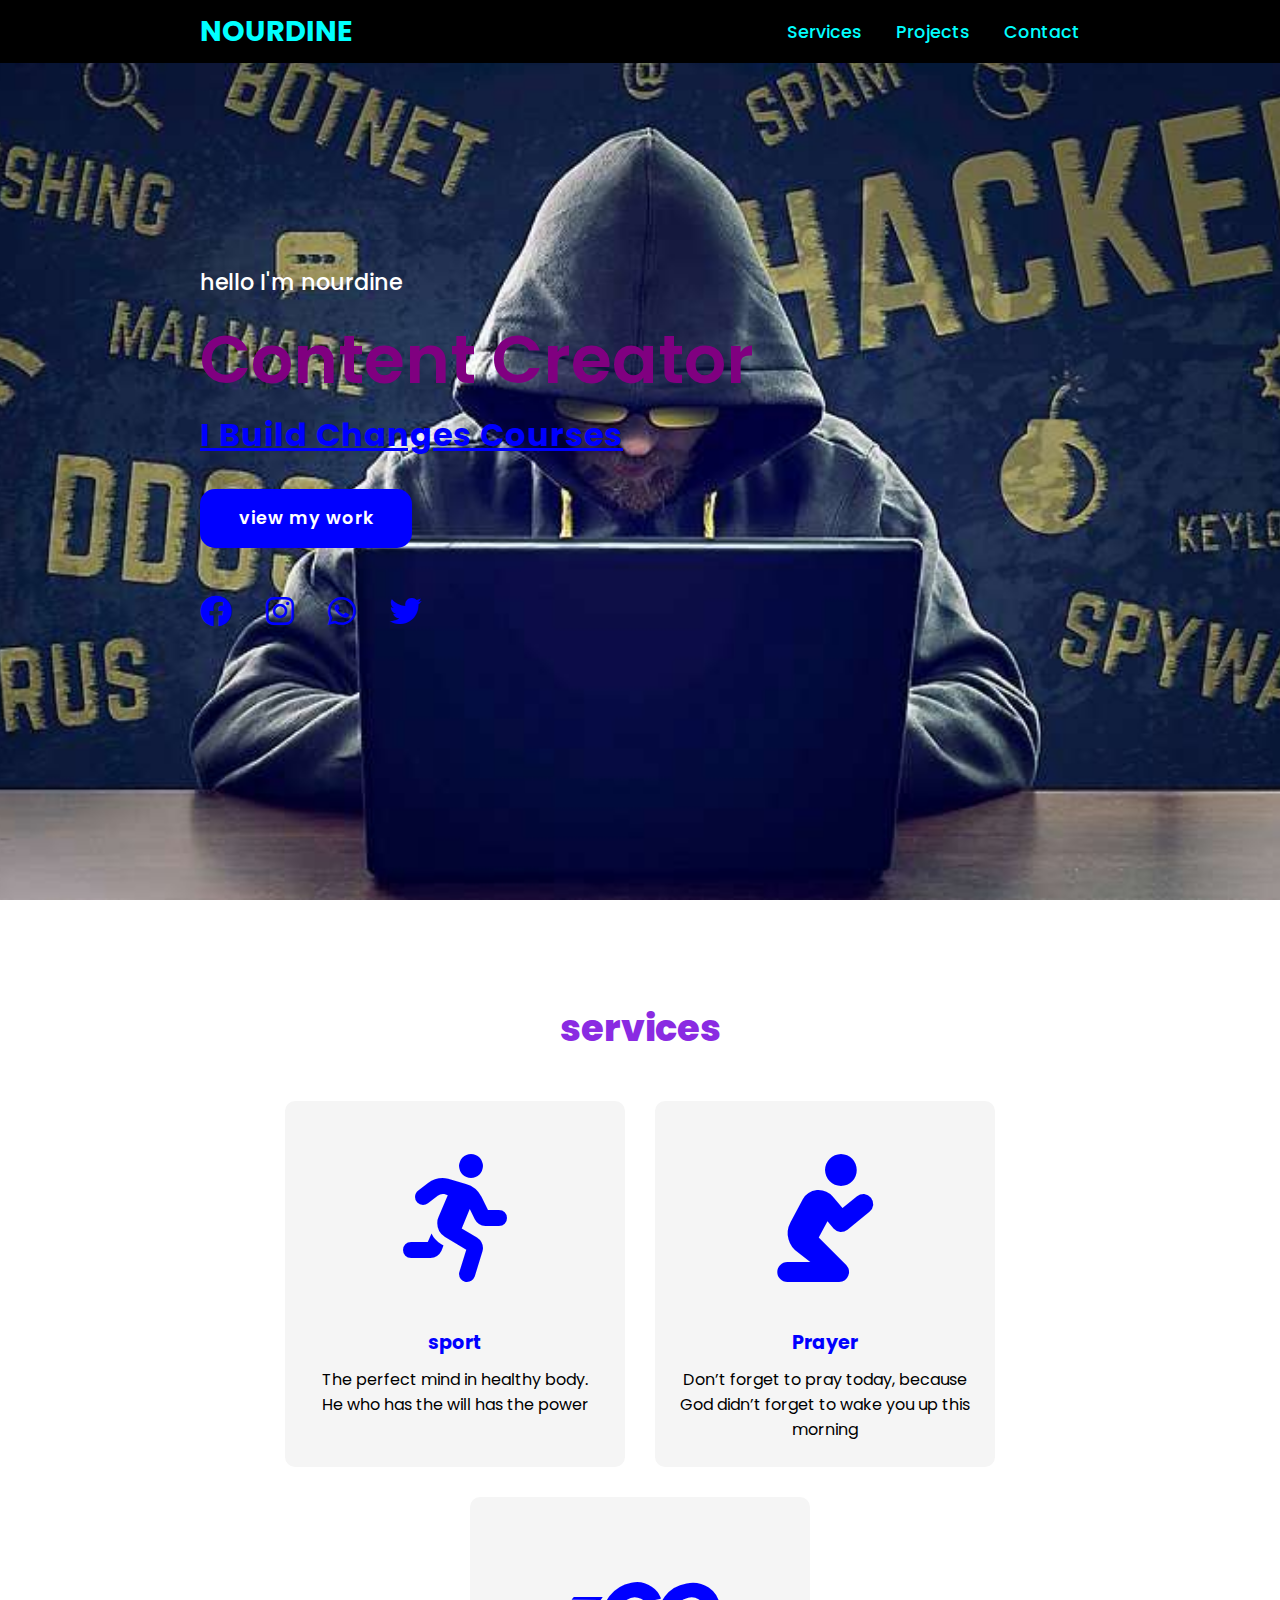
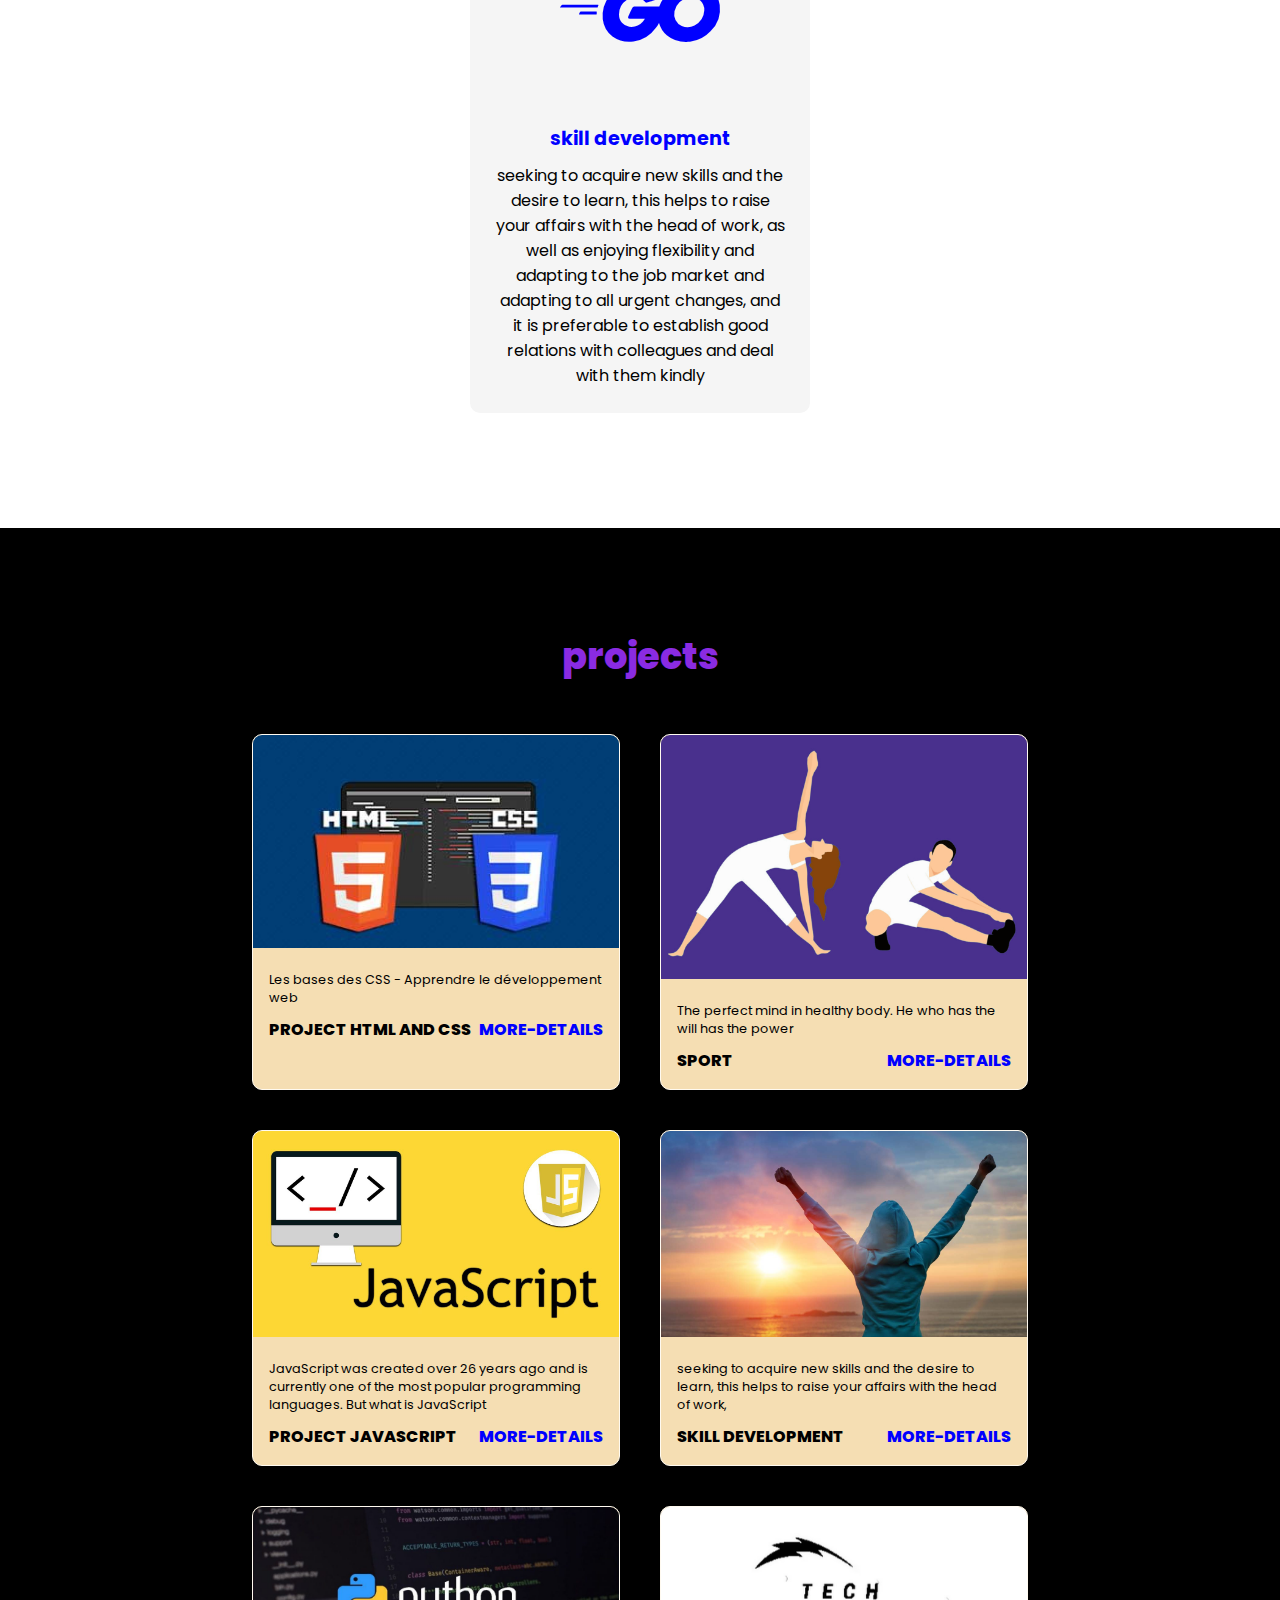
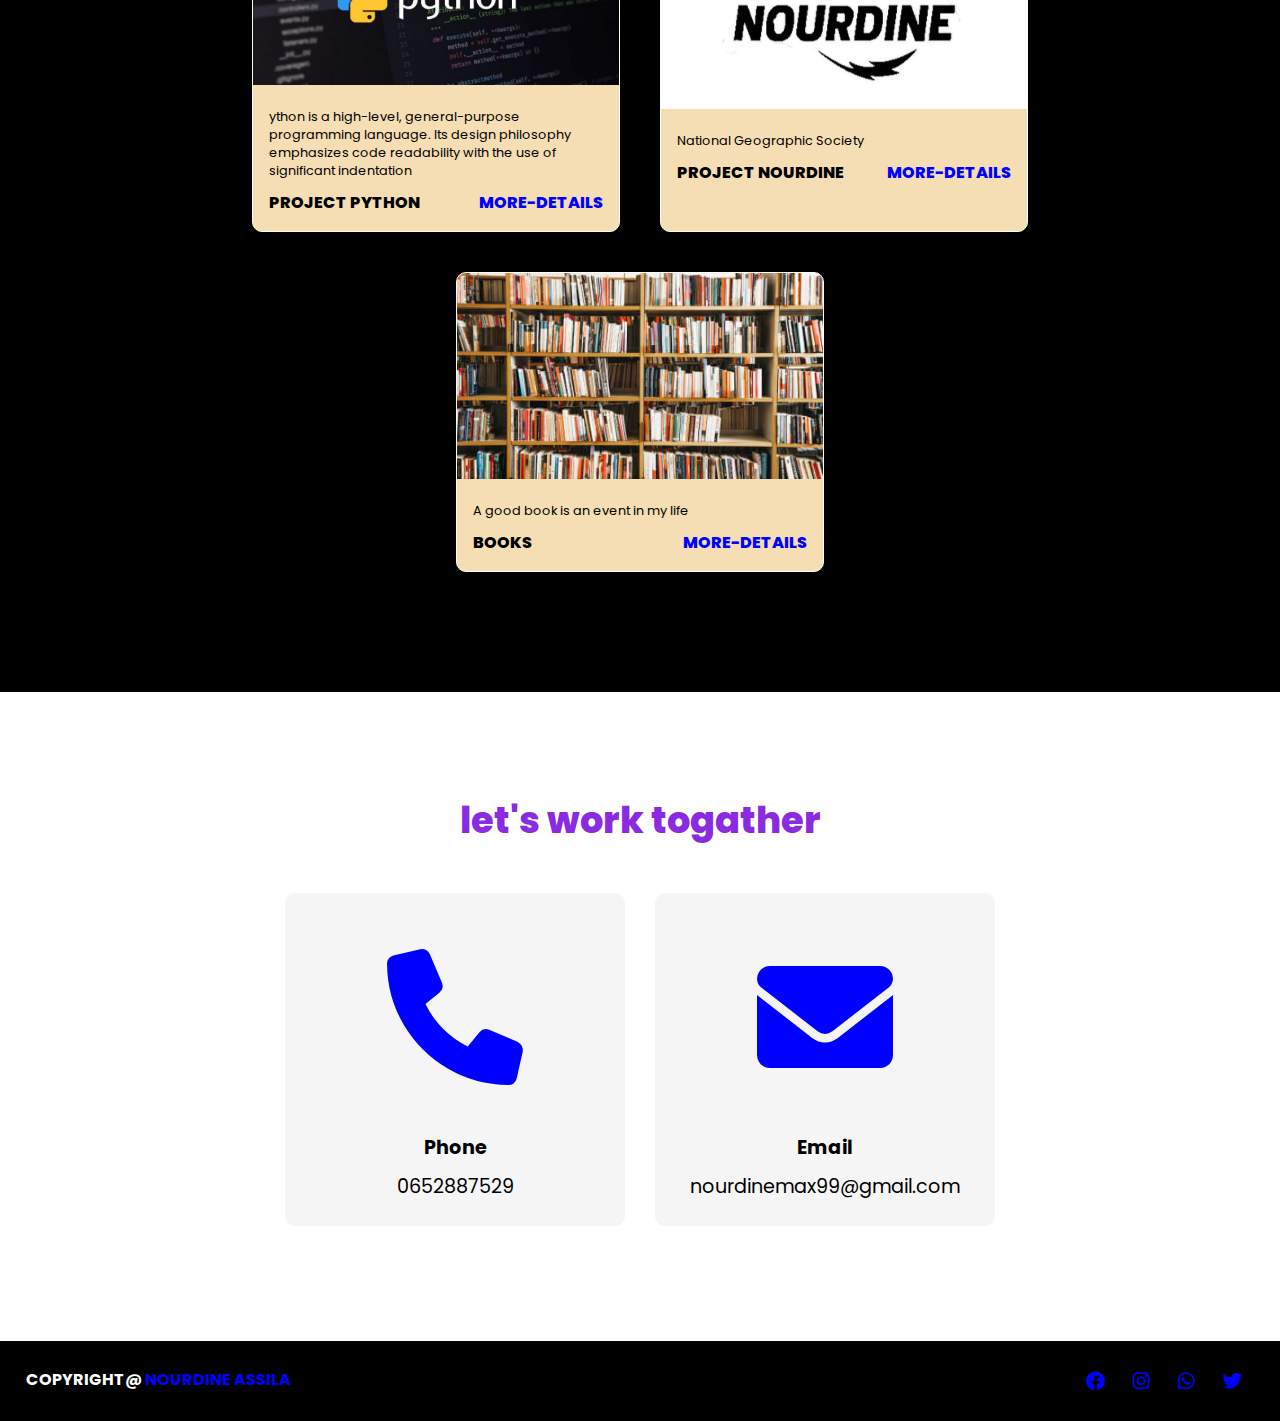
==== commit 1f75c3c0: "Update index.html" ====
--- a/index.html
+++ b/index.html
@@ -119,7 +119,7 @@
                     <p class="project-category">seeking to acquire new skills and the desire to learn, this helps to raise your affairs with the head of work, </p>
                     <strong class="project-title">
                         <span>skill development</span>
-                        <a href="#" class="more-details">more-details</a>
+                        <a href="/java/pro1.html" class="more-details">more-details</a>
                     </strong>
                 </div>
             </div>
